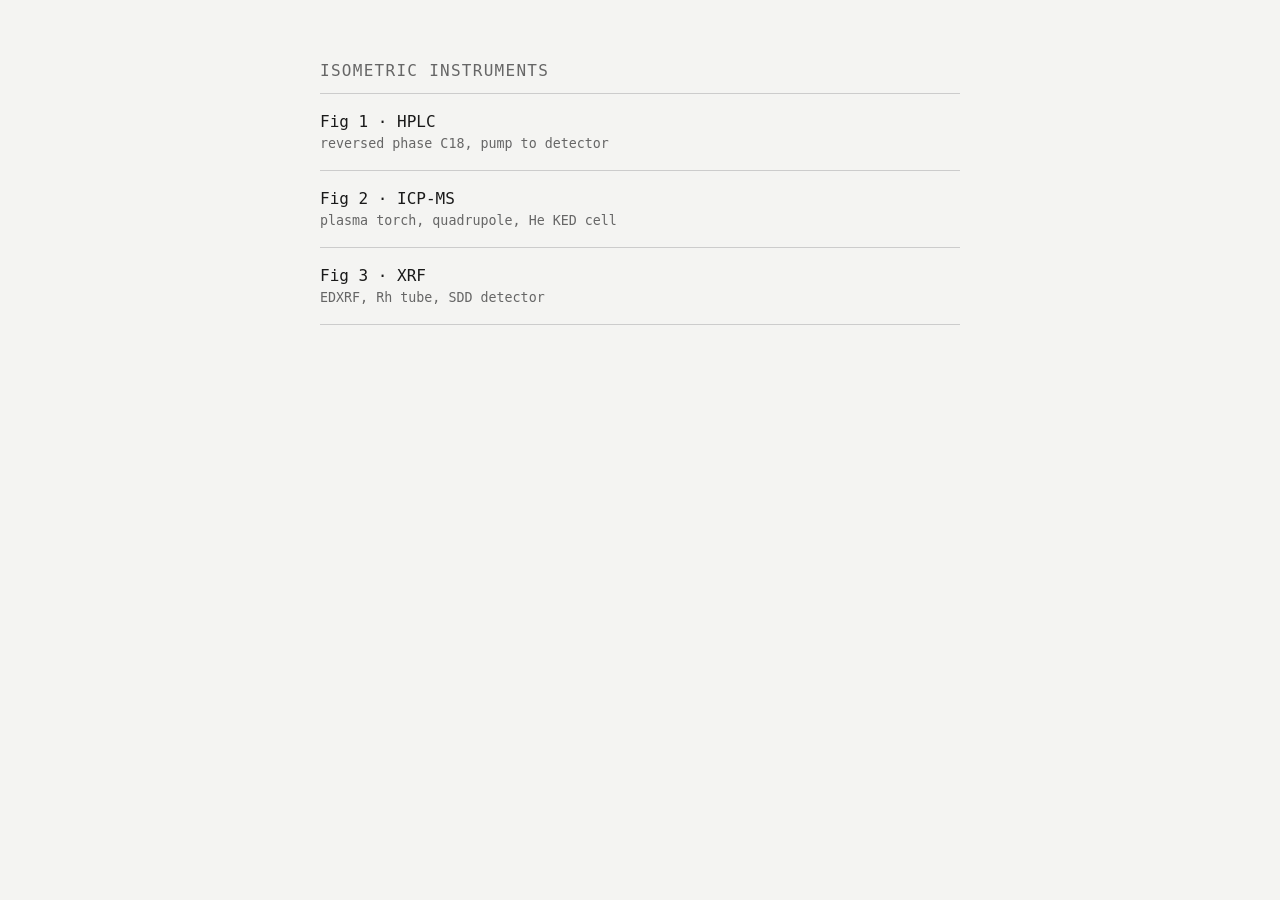
==== index.html @ f0570cef "Add isometric XRF figure, shared tour fix and instruments index Co-Authored-By: Claude Sonnet 5.5 <n" ====
<!doctype html>
<html lang="en">
<head>
<meta charset="utf-8">
<meta name="viewport" content="width=device-width, initial-scale=1">
<title>Instruments</title>
<style>
:root{color-scheme:dark light;--bg:#111;--fg:#d8d8d8;--mute:#8a8a8a;--line:#333}
@media (prefers-color-scheme:light){:root{--bg:#f4f4f2;--fg:#1a1a1a;--mute:#666;--line:#ccc}}
body{margin:0;background:var(--bg);color:var(--fg);font:16px/1.5 ui-monospace,Menlo,Consolas,monospace}
main{max-width:640px;margin:0 auto;padding:48px 16px}
h1{font-size:1rem;font-weight:400;color:var(--mute);letter-spacing:.08em;text-transform:uppercase}
a{display:block;padding:16px 0;border-top:1px solid var(--line);color:inherit;text-decoration:none}
a:last-child{border-bottom:1px solid var(--line)}
a:hover,a:focus-visible{outline:none;padding-left:8px}
small{display:block;color:var(--mute)}
</style>
</head>
<body>
<main>
<h1>Isometric instruments</h1>
<a href="hplc/hplc.html">Fig 1 · HPLC<small>reversed phase C18, pump to detector</small></a>
<a href="icpms/icpms.html">Fig 2 · ICP-MS<small>plasma torch, quadrupole, He KED cell</small></a>
<a href="xrf/xrf.html">Fig 3 · XRF<small>EDXRF, Rh tube, SDD detector</small></a>
</main>
</body>
</html>
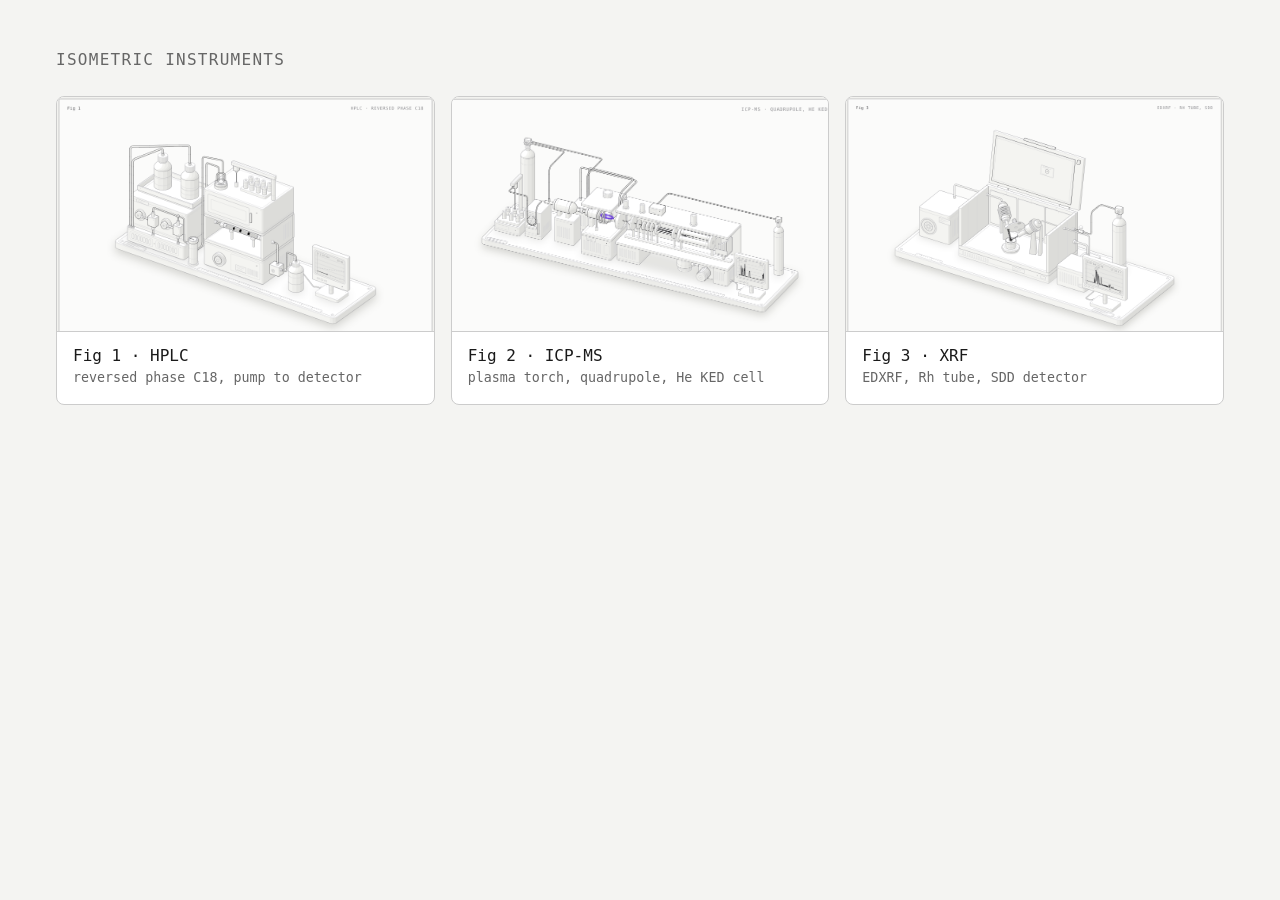
==== commit dafe003b: "Show instrument previews on index page Co-Authored-By: Claude Sonnet 5.5 <noreply@anthropic.com> Cla" ====
--- a/index.html
+++ b/index.html
@@ -5,23 +5,39 @@
 <meta name="viewport" content="width=device-width, initial-scale=1">
 <title>Instruments</title>
 <style>
-:root{color-scheme:dark light;--bg:#111;--fg:#d8d8d8;--mute:#8a8a8a;--line:#333}
-@media (prefers-color-scheme:light){:root{--bg:#f4f4f2;--fg:#1a1a1a;--mute:#666;--line:#ccc}}
+:root{color-scheme:dark light;--bg:#111;--card:#161616;--fg:#d8d8d8;--mute:#8a8a8a;--line:#333}
+@media (prefers-color-scheme:light){:root{--bg:#f4f4f2;--card:#fff;--fg:#1a1a1a;--mute:#666;--line:#ccc}}
+*{box-sizing:border-box}
 body{margin:0;background:var(--bg);color:var(--fg);font:16px/1.5 ui-monospace,Menlo,Consolas,monospace}
-main{max-width:640px;margin:0 auto;padding:48px 16px}
-h1{font-size:1rem;font-weight:400;color:var(--mute);letter-spacing:.08em;text-transform:uppercase}
-a{display:block;padding:16px 0;border-top:1px solid var(--line);color:inherit;text-decoration:none}
-a:last-child{border-bottom:1px solid var(--line)}
-a:hover,a:focus-visible{outline:none;padding-left:8px}
-small{display:block;color:var(--mute)}
+main{max-width:1200px;margin:0 auto;padding:48px 16px}
+h1{font-size:1rem;font-weight:400;color:var(--mute);letter-spacing:.08em;text-transform:uppercase;margin:0 0 24px}
+.grid{display:grid;grid-template-columns:repeat(auto-fit,minmax(min(100%,340px),1fr));gap:16px}
+.card{display:block;background:var(--card);border:1px solid var(--line);border-radius:8px;overflow:hidden;color:inherit;text-decoration:none;transition:border-color .15s}
+.card:hover,.card:focus-visible{outline:none;border-color:var(--fg)}
+.card picture{display:block;overflow:hidden;aspect-ratio:1.6;border-bottom:1px solid var(--line)}
+.card img{display:block;width:var(--w,100%);height:auto;margin-left:calc((100% - var(--w,100%)) / 2)}
+.card div{padding:12px 16px 16px}
+.card b{display:block;font-weight:400}
+.card small{display:block;color:var(--mute)}
 </style>
 </head>
 <body>
 <main>
 <h1>Isometric instruments</h1>
-<a href="hplc/hplc.html">Fig 1 · HPLC<small>reversed phase C18, pump to detector</small></a>
-<a href="icpms/icpms.html">Fig 2 · ICP-MS<small>plasma torch, quadrupole, He KED cell</small></a>
-<a href="xrf/xrf.html">Fig 3 · XRF<small>EDXRF, Rh tube, SDD detector</small></a>
+<div class="grid">
+<a class="card" href="hplc/hplc.html">
+<picture><source srcset="hplc/shots/desk-light.png" media="(prefers-color-scheme: light)"><img src="hplc/shots/desk.png" alt="Isometric HPLC system" loading="lazy"></picture>
+<div><b>Fig 1 · HPLC</b><small>reversed phase C18, pump to detector</small></div>
+</a>
+<a class="card" href="icpms/icpms.html" style="--w:114%">
+<picture><source srcset="icpms/shots/desk-light.png" media="(prefers-color-scheme: light)"><img src="icpms/shots/desk.png" alt="Isometric ICP-MS with plasma torch" loading="lazy"></picture>
+<div><b>Fig 2 · ICP-MS</b><small>plasma torch, quadrupole, He KED cell</small></div>
+</a>
+<a class="card" href="xrf/xrf.html">
+<picture><source srcset="xrf/shots/desk-light.png" media="(prefers-color-scheme: light)"><img src="xrf/shots/desk.png" alt="Isometric EDXRF spectrometer" loading="lazy"></picture>
+<div><b>Fig 3 · XRF</b><small>EDXRF, Rh tube, SDD detector</small></div>
+</a>
+</div>
 </main>
 </body>
 </html>
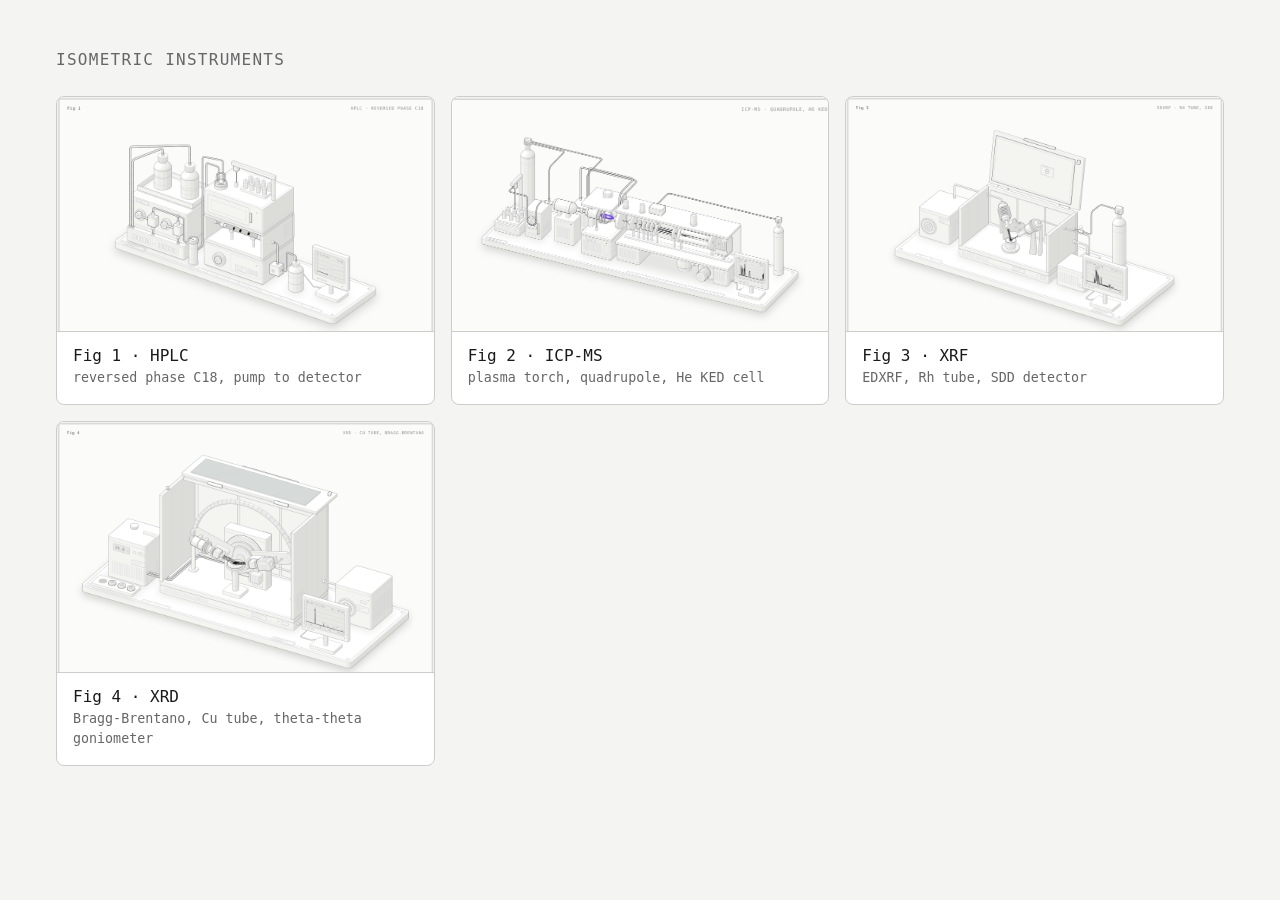
==== commit b80bd466: "Add isometric XRD figure and index card Co-Authored-By: Claude Sonnet 5.5 <noreply@anthropic.com> Cl" ====
--- a/index.html
+++ b/index.html
@@ -14,7 +14,7 @@
 .grid{display:grid;grid-template-columns:repeat(auto-fit,minmax(min(100%,340px),1fr));gap:16px}
 .card{display:block;background:var(--card);border:1px solid var(--line);border-radius:8px;overflow:hidden;color:inherit;text-decoration:none;transition:border-color .15s}
 .card:hover,.card:focus-visible{outline:none;border-color:var(--fg)}
-.card picture{display:block;overflow:hidden;aspect-ratio:1.6;border-bottom:1px solid var(--line)}
+.card picture{display:block;overflow:hidden;aspect-ratio:var(--ar,1.6);border-bottom:1px solid var(--line)}
 .card img{display:block;width:var(--w,100%);height:auto;margin-left:calc((100% - var(--w,100%)) / 2)}
 .card div{padding:12px 16px 16px}
 .card b{display:block;font-weight:400}
@@ -37,6 +37,10 @@
 <picture><source srcset="xrf/shots/desk-light.png" media="(prefers-color-scheme: light)"><img src="xrf/shots/desk.png" alt="Isometric EDXRF spectrometer" loading="lazy"></picture>
 <div><b>Fig 3 · XRF</b><small>EDXRF, Rh tube, SDD detector</small></div>
 </a>
+<a class="card" href="xrd/xrd.html" style="--ar:1.5">
+<picture><source srcset="xrd/shots/desk-light.png" media="(prefers-color-scheme: light)"><img src="xrd/shots/desk.png" alt="Isometric powder X-ray diffractometer" loading="lazy"></picture>
+<div><b>Fig 4 · XRD</b><small>Bragg-Brentano, Cu tube, theta-theta goniometer</small></div>
+</a>
 </div>
 </main>
 </body>
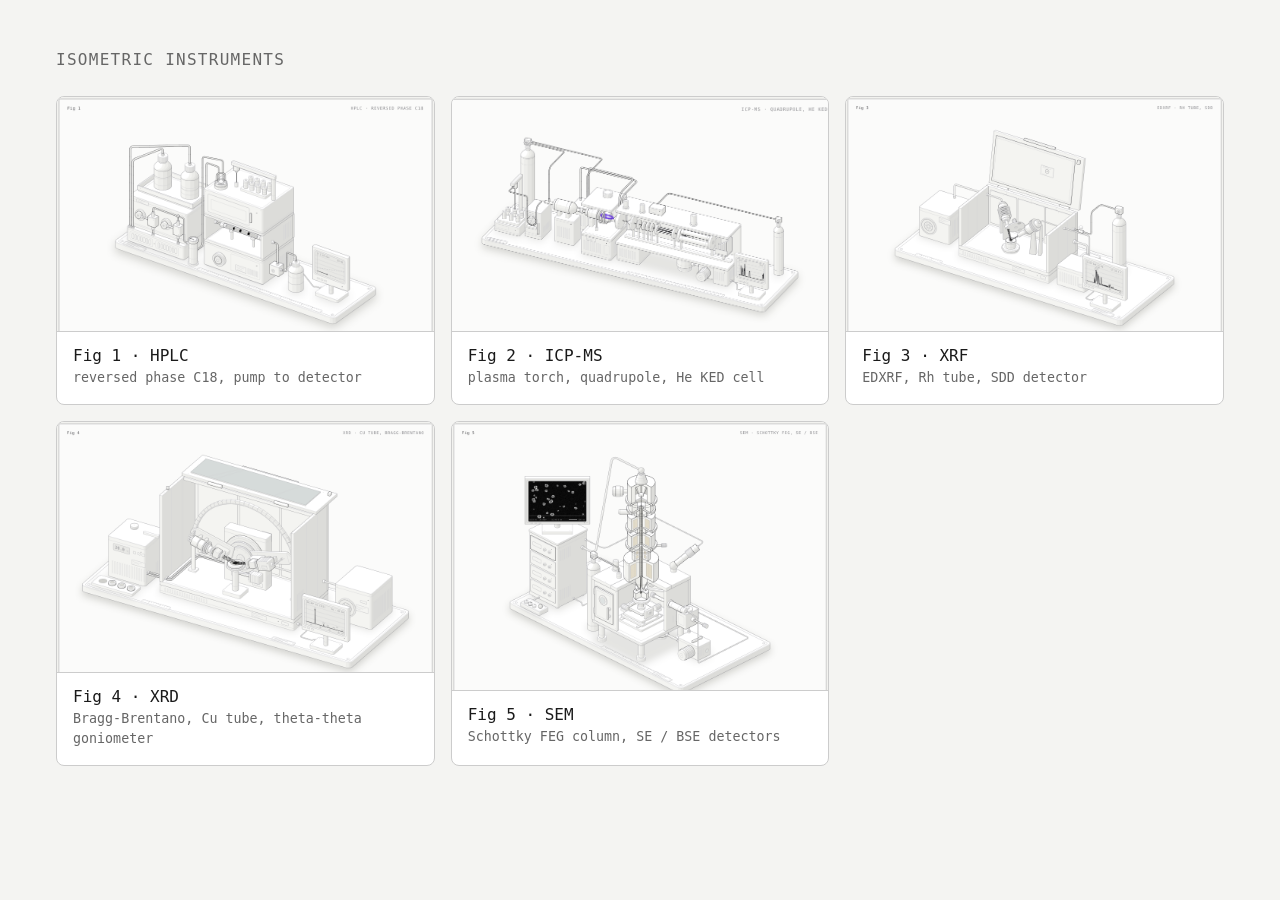
==== commit 3f231637: "Add isometric SEM figure and index card Co-Authored-By: Claude Sonnet 5.5 <noreply@anthropic.com> Cl" ====
--- a/index.html
+++ b/index.html
@@ -41,6 +41,10 @@
 <picture><source srcset="xrd/shots/desk-light.png" media="(prefers-color-scheme: light)"><img src="xrd/shots/desk.png" alt="Isometric powder X-ray diffractometer" loading="lazy"></picture>
 <div><b>Fig 4 · XRD</b><small>Bragg-Brentano, Cu tube, theta-theta goniometer</small></div>
 </a>
+<a class="card" href="sem/sem.html" style="--ar:1.4">
+<picture><source srcset="sem/shots/desk-light.png" media="(prefers-color-scheme: light)"><img src="sem/shots/desk.png" alt="Isometric scanning electron microscope" loading="lazy"></picture>
+<div><b>Fig 5 · SEM</b><small>Schottky FEG column, SE / BSE detectors</small></div>
+</a>
 </div>
 </main>
 </body>
